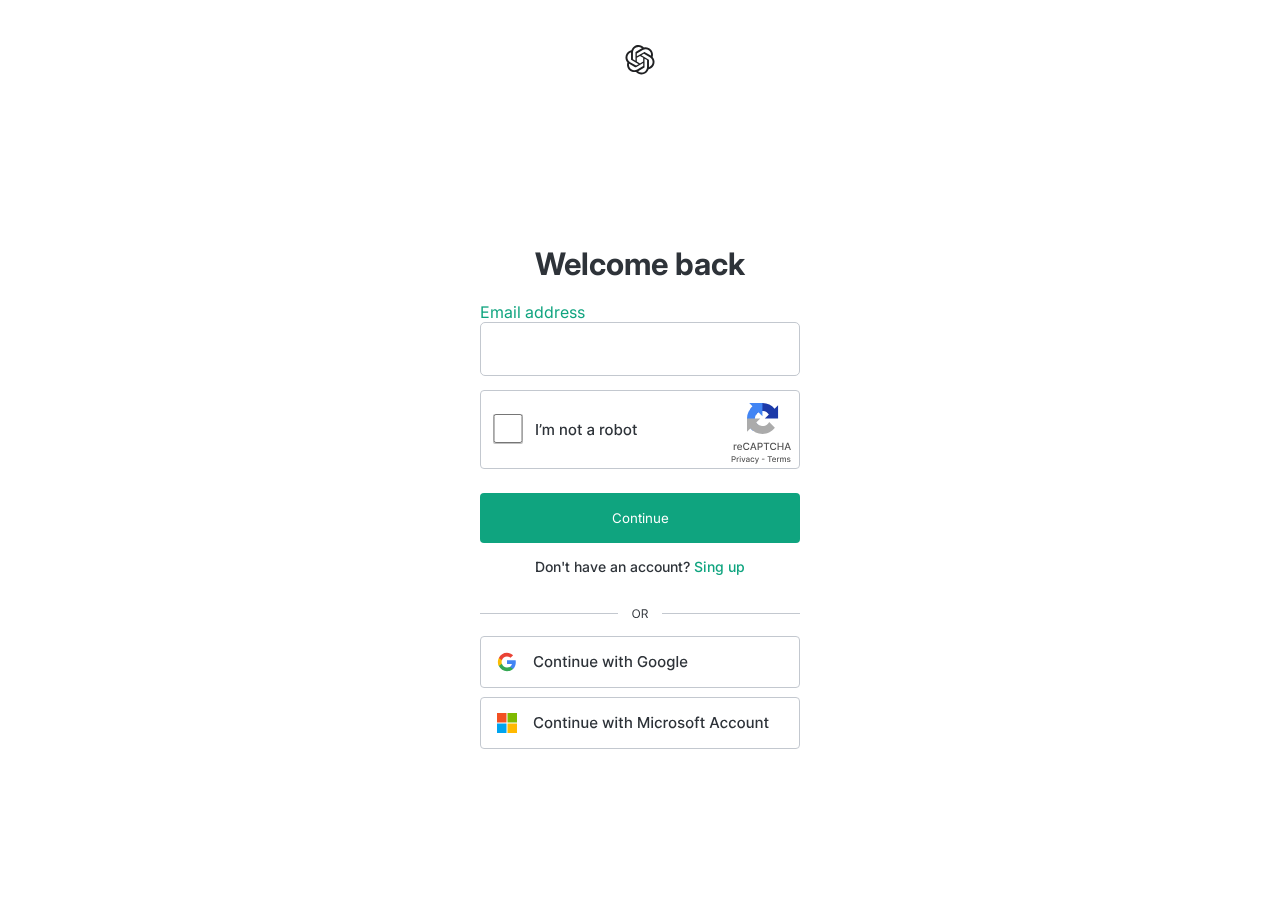
==== page2.html @ a808460a "Projeto ChatGPT Não finalizado" ====
<!DOCTYPE html>
<html lang="en">
<head>
    <meta charset="UTF-8">
    <meta name="viewport" content="width=device-width, initial-scale=1.0">
    <title>Welcome to ChatGPT</title>
    <link rel="shortcut icon" href="assets/Avatar ChatGPT.svg" type="image/x-icon">
    <link rel="stylesheet" href="CSS/style2.css">
</head>
<body>
    <main>
        <div class="container">
            <div class="cabecalho">
                <img src="assets/ChatGPT Logo2.svg" alt="Imagem ChatGPT">
                <h1>Welcome back</h1>
            </div>
            <div class="card">
                <label for="Email">Email address</label>
                <input type="text">
                <div class="recaptcha">
                    <input type="checkbox" name="Bots" id="checklist">
                    <img src="assets/reCaptcha.svg" alt="reCaptcha">
                </div>
                <button>Continue</button>
                <p>Don't have an account? <a href="">Sing up</a></p>
            </div>
            <div class="footer">
                <img src="assets/OR.svg" alt="Imagem OR">
                <img id="imgGoogle" src="assets/Continue with Google.svg" alt="Imagem Google">
                <img id="imgMicrosoft" src="assets/Continue with Microsoft.svg" alt="Imagem microsoft">
            </div>
        </div>
    </main>
</body>
</html>
---- CSS/style2.css ----
@import url('https://fonts.googleapis.com/css2?family=Inter:wght@400;500;700&display=swap');


*{
    margin: 0;
    padding: 0;
    box-sizing: border-box;
    font-family: "inter";
}

main{
    width: 100vw;
    height: 100vh;
    background-color: white;
    align-items: center;
    justify-content: center;
    display: flex;
}

.container{
    width: 320px;
    height: 810px;
    align-items: center;
    display: flex;
    flex-direction: column;
    gap: 20px;
}

.cabecalho{
    margin-top: 0px;
    align-items: center;
    flex-direction: column;
    display: flex;
    gap: 170px;
}

.cabecalho > img{
    width: 30px;
    height: 30px;
}

.cabecalho > h1{
    font-family: inter;
    font-size: 31px;
    font-weight: 700;
    color: #2E3339;
    text-align: center;
}

.card > label{
    color: #0FA47F;
}

.card > input{
    width: 320px;
    height: 54px;
    margin-bottom: 14px;
    border: 1px solid #C3C8CF;
    border-radius: 5px;
}

input:hover{
    border-color: #0FA47F;
}

.recaptcha > img{
    width: 320px;
    height: 79px;
}

#checklist{
    position: absolute;
    width: 56px;
    height: 29.4px;
    margin-top: 24.1px;
    border: none;
    cursor: pointer;
}

.card > button{
    width: 320px;
    height: 50px;
    background: #0FA47F;
    color: white;
    border: none;
    border-radius: 4px;
    margin-top: 20px;
    cursor: pointer;
}

.card > p{
    font-size: 14px;
    text-align: center;
    margin-top: 15px;
    color: #2E3339;
    font-weight: 500;
}

.card > p > a{
    text-decoration: none;
    color: #0FA47F;
}

.footer > img{
    margin-top: 5px;
}

#imgGoogle{
    cursor: pointer;
}

#imgMicrosoft{
    cursor: pointer;
}
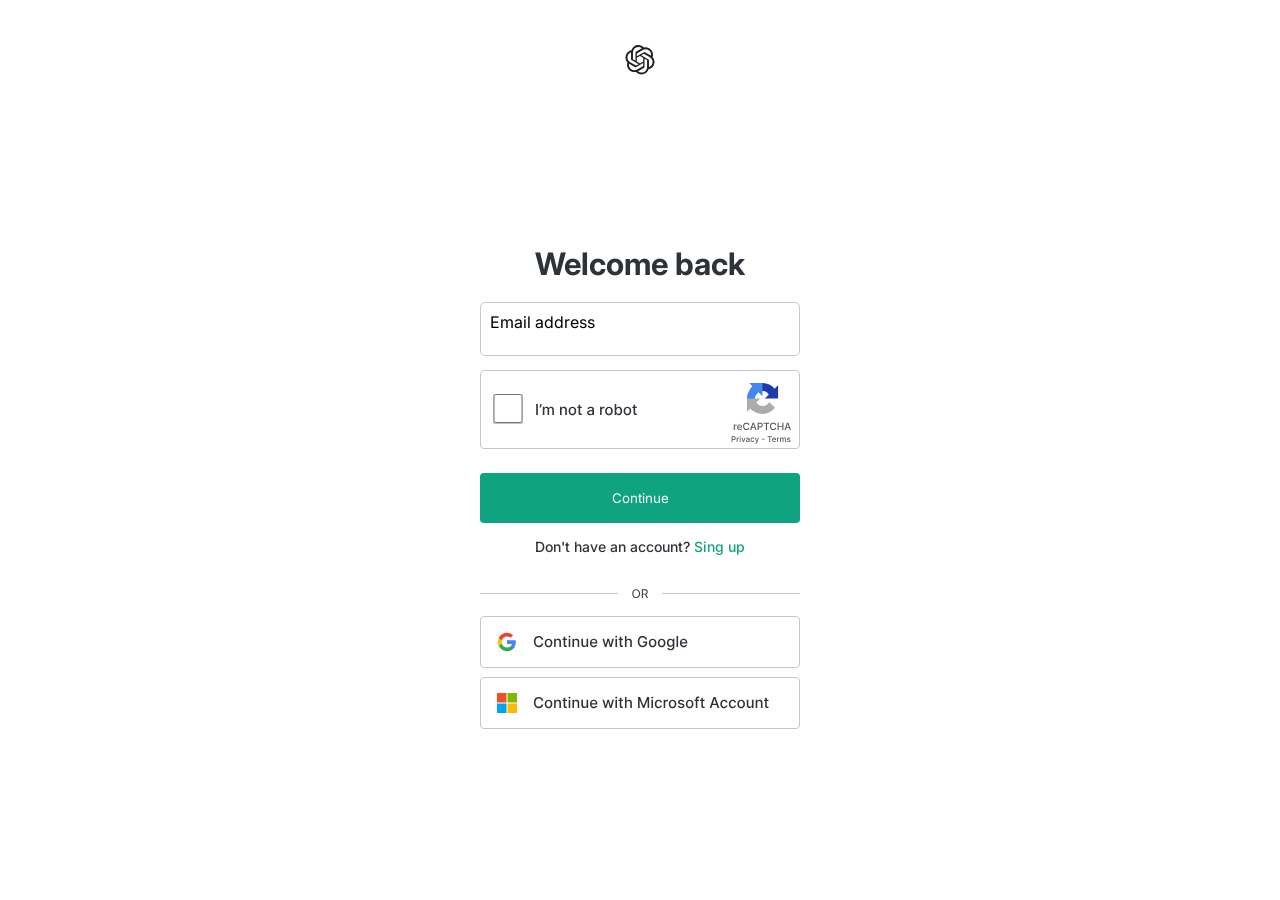
==== commit 88828709: "Em andamento" ====
--- a/page2.html
+++ b/page2.html
@@ -15,8 +15,10 @@
                 <h1>Welcome back</h1>
             </div>
             <div class="card">
-                <label for="Email">Email address</label>
-                <input type="text">
+                <div class="laabel">
+                    <span>Email address</span>
+                    <input type="text" required="required">
+                </div>
                 <div class="recaptcha">
                     <input type="checkbox" name="Bots" id="checklist">
                     <img src="assets/reCaptcha.svg" alt="reCaptcha">
--- a/CSS/style2.css
+++ b/CSS/style2.css
@@ -47,19 +47,36 @@
     text-align: center;
 }
 
-.card > label{
-    color: #0FA47F;
+.laabel{
+    position: relative;
 }
 
-.card > input{
+.laabel > span{
+    position: absolute;
+    left: 0;
+    padding: 10px;
+    pointer-events: none;
+
+}
+
+.laabel > input{
     width: 320px;
     height: 54px;
     margin-bottom: 14px;
     border: 1px solid #C3C8CF;
     border-radius: 5px;
+    color: black;
+    font-size: 15pt;
+    padding-left: 10px;
+    outline: none;
 }
 
-input:hover{
+.laabel input:valid ~ span,
+.laabel input:focus ~ span{
+    transform: translateX(-30px) translateY(-20px);
+    color: red;
+}
+.card input:hover{
     border-color: #0FA47F;
 }
 
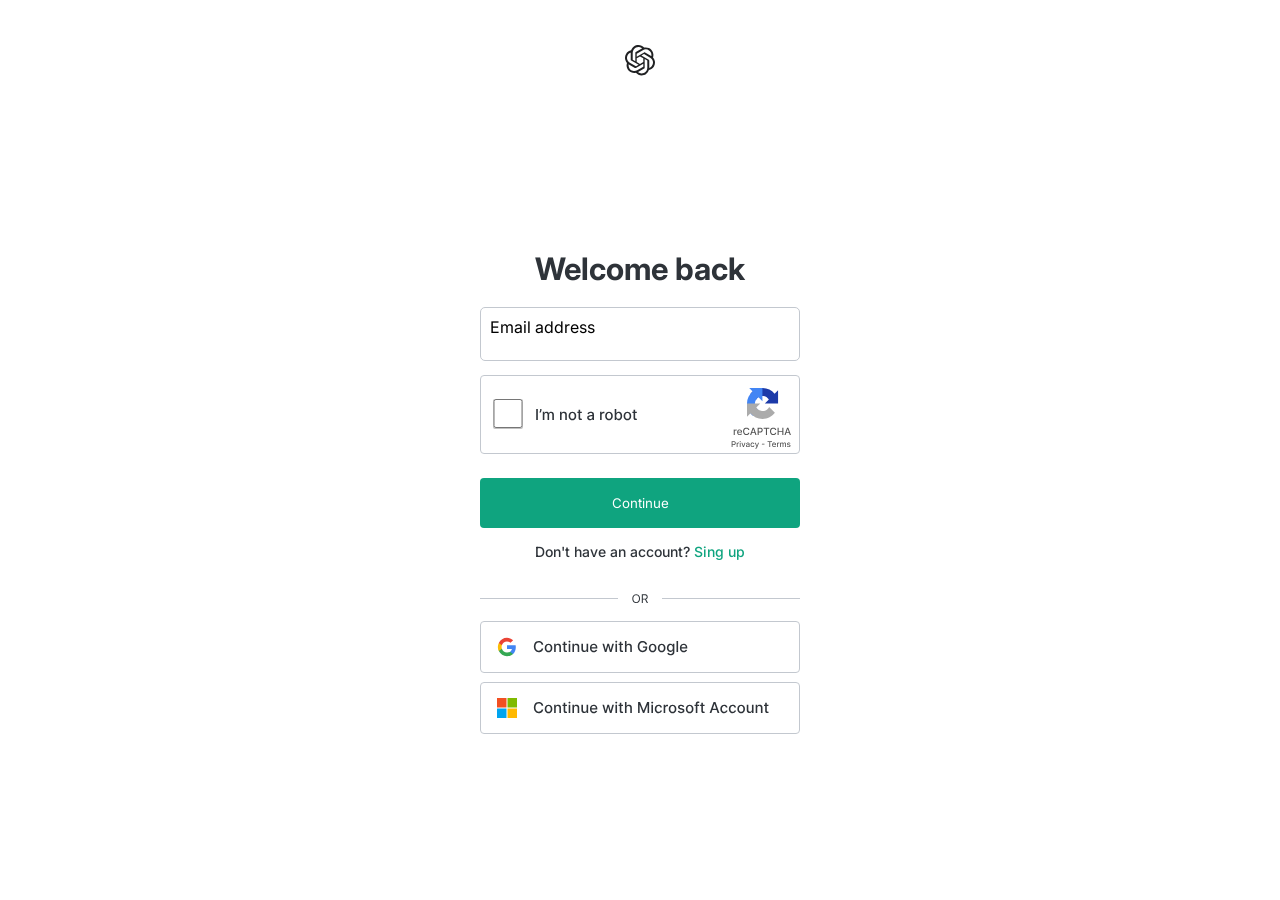
==== commit b9cedc47: "Projeto ChatGPT Finalizado" ====
--- a/page2.html
+++ b/page2.html
@@ -11,7 +11,7 @@
     <main>
         <div class="container">
             <div class="cabecalho">
-                <img src="assets/ChatGPT Logo2.svg" alt="Imagem ChatGPT">
+                <a href="page3.html"> <img src="assets/ChatGPT Logo2.svg" alt="Imagem ChatGPT"></a>
                 <h1>Welcome back</h1>
             </div>
             <div class="card">
